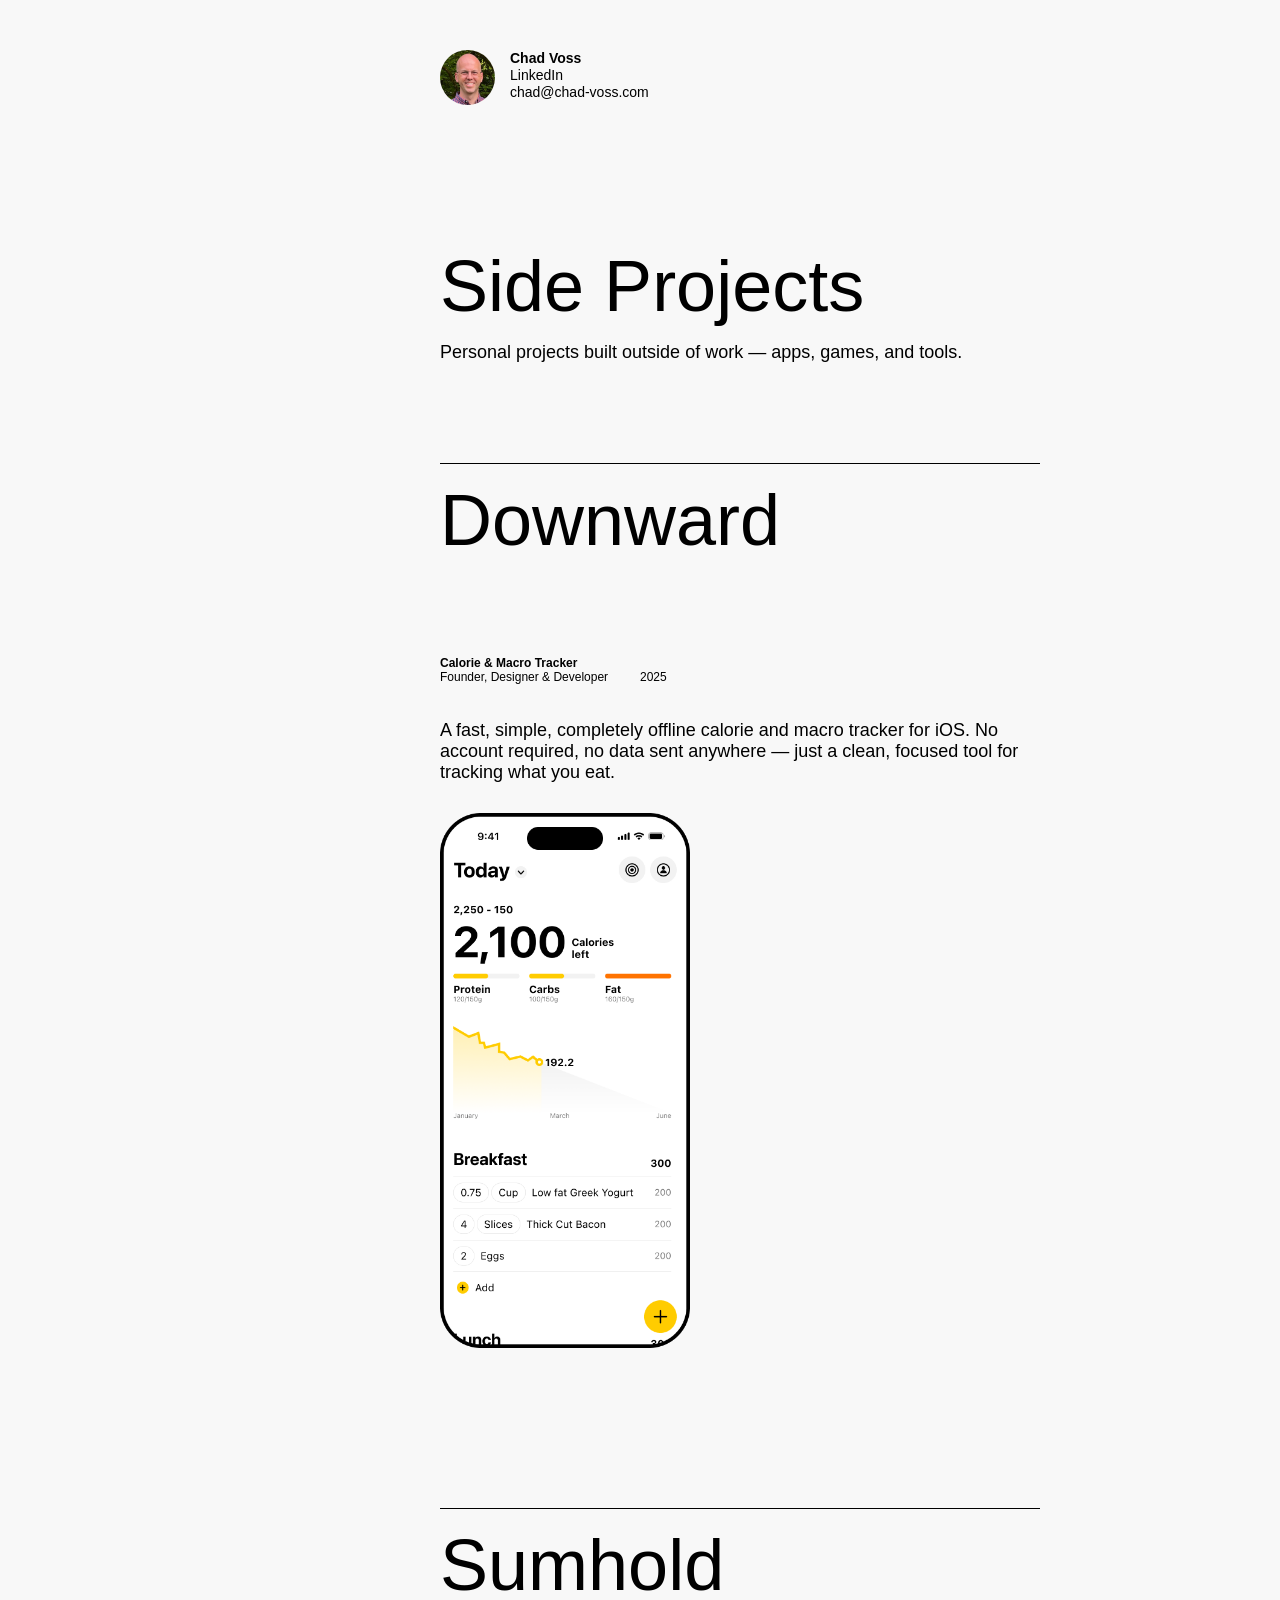
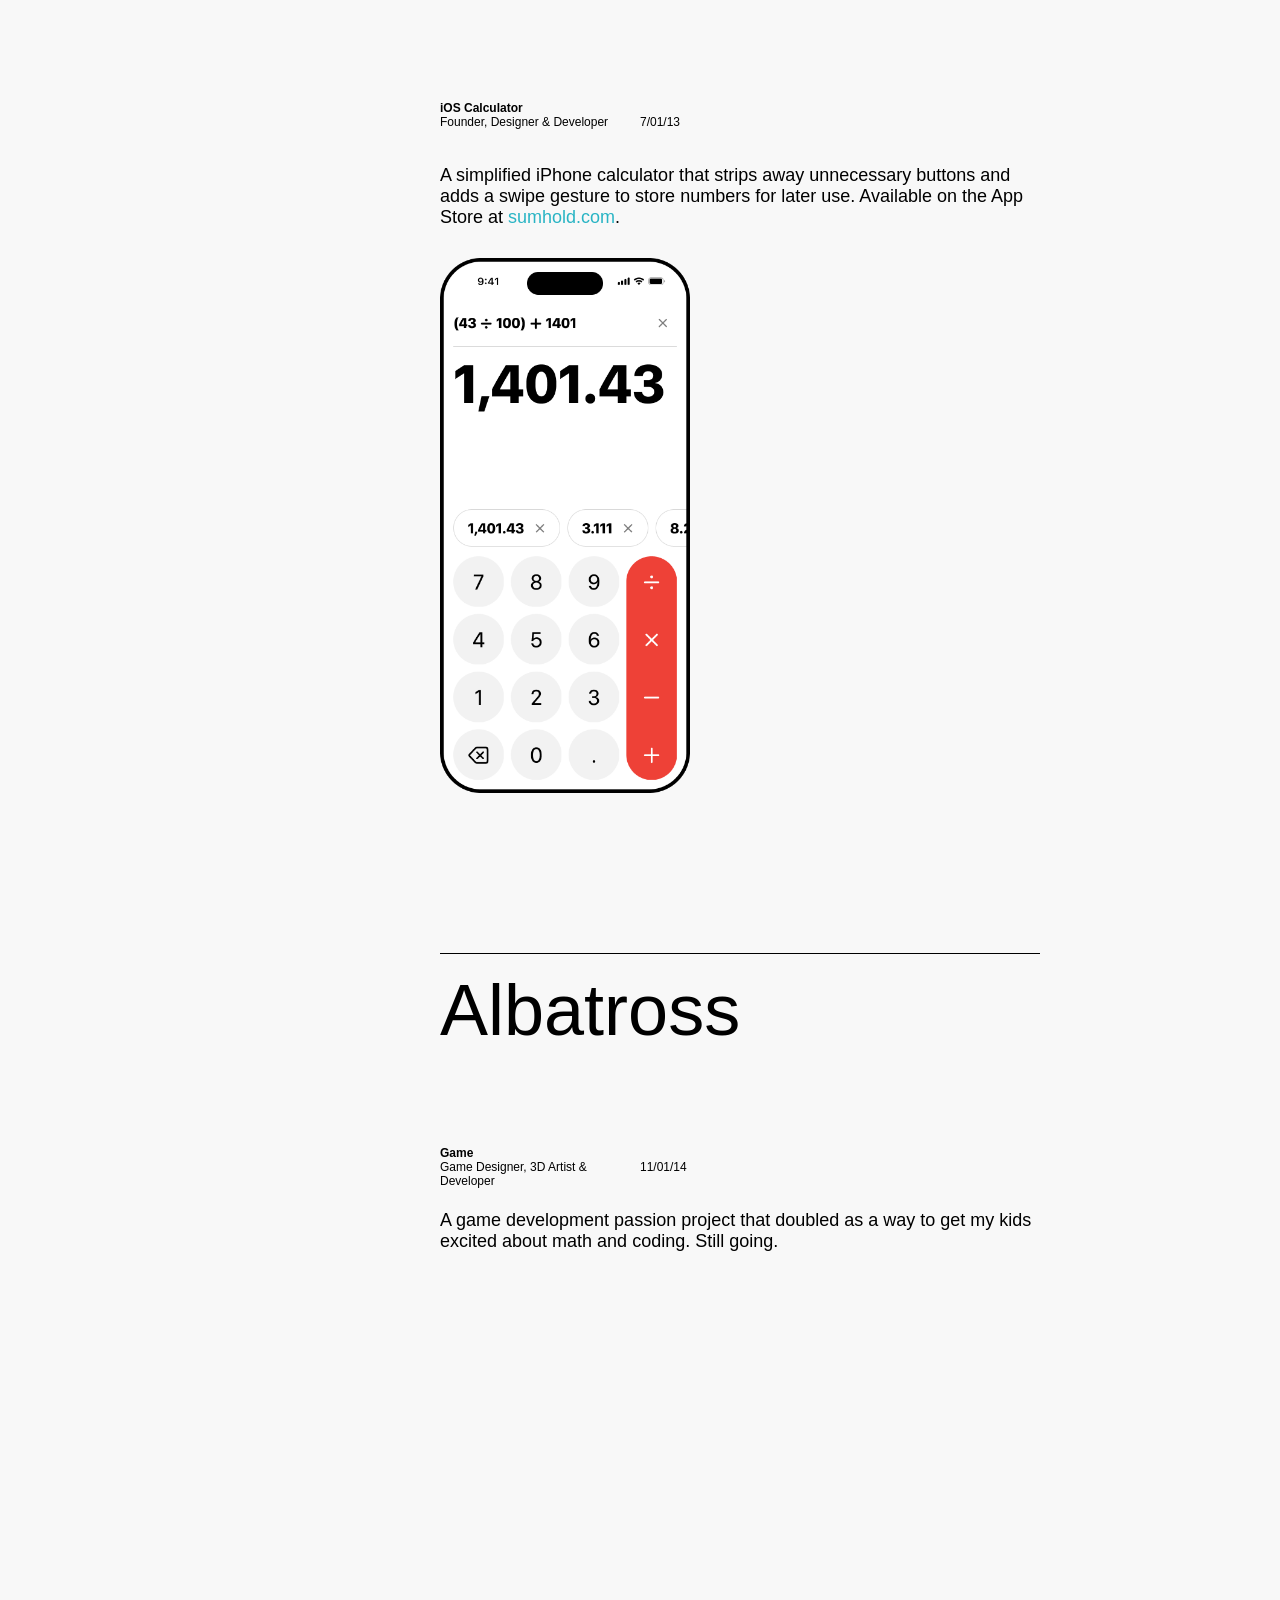
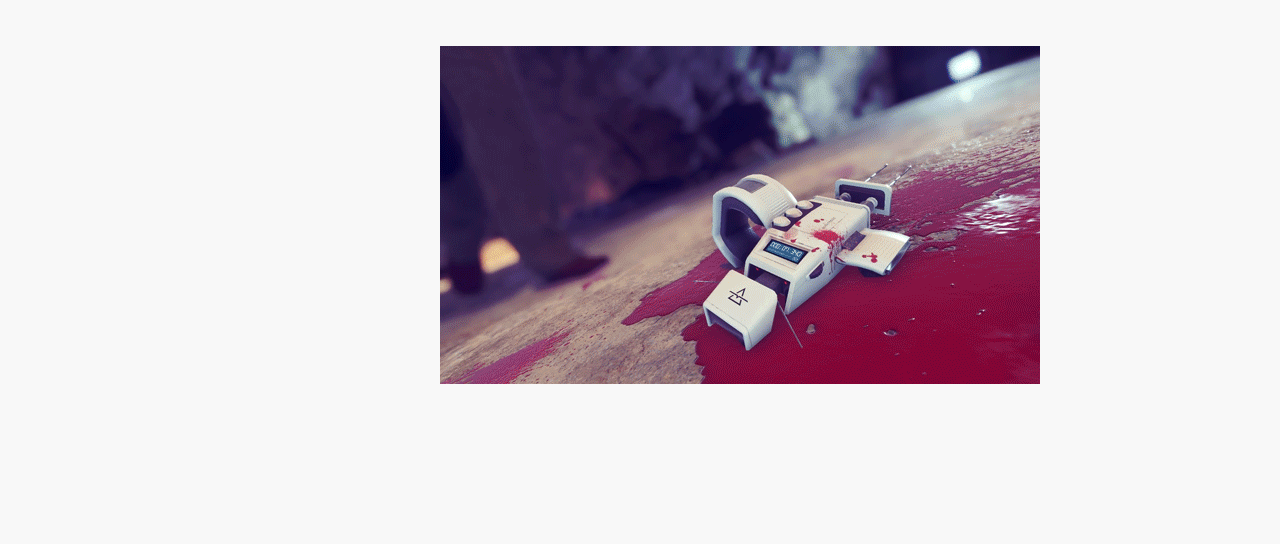
==== side-projects.html @ 17f9deda "Redesign site with career timeline, side projects page, and profile photo - Add side-projects.html w" ====
<!DOCTYPE html>
<html lang="en">

<head>
	<meta charset="utf-8">
	<meta name="viewport" content="width=device-width, initial-scale=1">
	<title>Chad Voss - Side Projects</title>
	<meta name="description" content="Personal side projects by Chad Voss — iOS apps, games, and tools built outside of work.">
	<link rel="canonical" href="https://chad-voss.com/side-projects.html">

	<!-- Open Graph -->
	<meta property="og:title" content="Chad Voss - Side Projects">
	<meta property="og:description" content="Personal side projects by Chad Voss — iOS apps, games, and tools built outside of work.">
	<meta property="og:type" content="website">
	<meta property="og:url" content="https://chad-voss.com/side-projects.html">

	<!-- Twitter -->
	<meta name="twitter:card" content="summary">
	<meta name="twitter:title" content="Chad Voss - Side Projects">
	<meta name="twitter:description" content="Personal side projects by Chad Voss — iOS apps, games, and tools built outside of work.">

	<link href="css/main.css?v=2" rel="stylesheet" type="text/css">
</head>

<body style="background-color:#f8f8f8;">

<div id="wrapper">
	<div id="content" style="top:0px;">

		<!-- Header -->
		<div id="header">
			<a href="index.html"><img id="profile-photo" src="data/images/profile.jpg" alt="Chad Voss"></a>
			<div>
				<p class="font-bb">Chad Voss</p>
				<p class="font-b"><a href="http://www.linkedin.com/in/chadvoss">LinkedIn</a></p>
				<p class="font-b"><a href="mailto:chad@chad-voss.com">chad@chad-voss.com</a></p>
			</div>
		</div>

		<!-- Intro -->
		<div id="intro">
			<p class="font-c">Side Projects</p>
			<p class="font-d">Personal projects built outside of work — apps, games, and tools.</p>
		</div>

		<!-- Projects -->
		<div id="jobs">

			<div class="job">
				<div class="job-title font-c">Downward</div>

				<div class="project">
					<div class="project-header">
						<p class="font-ab">Calorie &amp; Macro Tracker</p>
						<p class="font-a indent-1">Founder, Designer &amp; Developer</p>
						<p class="font-a indent-2">2025</p>
						<p class="project-description font-d">A fast, simple, completely offline calorie and macro tracker for iOS. No account required, no data sent anywhere — just a clean, focused tool for tracking what you eat.</p>
					</div>

					<div class="project-body">
						<div class="image-plain" style="width:250px; height:535px;">
							<img width="250" height="535" src="data/images/downward.png"/>
						</div>
					</div>
				</div>
			</div>

			<div class="job">
				<div class="job-title font-c">Sumhold</div>

				<div class="project">
					<div class="project-header">
						<p class="font-ab">iOS Calculator</p>
						<p class="font-a indent-1">Founder, Designer &amp; Developer</p>
						<p class="font-a indent-2">7/01/13</p>
						<p class="project-description font-d">A simplified iPhone calculator that strips away unnecessary buttons and adds a swipe gesture to store numbers for later use. Available on the App Store at <a href='http://www.sumhold.com' style='color:#29b4c4'>sumhold.com</a>.</p>
					</div>

					<div class="project-body">
						<div class="image-plain" style="width:250px; height:535px;">
							<img width="250" height="535" src="data/images/sumhold.png"/>
						</div>
					</div>
				</div>
			</div>

			<div class="job">
				<div class="job-title font-c">Albatross</div>

				<div class="project">
					<div class="project-header">
						<p class="font-ab">Game</p>
						<p class="font-a indent-1">Game Designer, 3D Artist &amp; Developer</p>
						<p class="font-a indent-2">11/01/14</p>
						<p class="project-description font-d">A game development passion project that doubled as a way to get my kids excited about math and coding. Still going.<br><br><iframe width="600" height="338" src="https://www.youtube.com/embed/iEq5M8RAYPA" frameborder="0" allow="accelerometer; autoplay; encrypted-media; gyroscope; picture-in-picture" allowfullscreen></iframe></p>
					</div>

					<div class="project-body">
						<div class="image" style="width:600px; height:338px;">
							<img width="600" height="338" src="data/images/Albatross.gif"/>
						</div>
					</div>
				</div>
			</div>

		<!-- end jobs -->
		</div>

	<!-- end content -->
	</div>

</div>
<script>
  (function(i,s,o,g,r,a,m){i['GoogleAnalyticsObject']=r;i[r]=i[r]||function(){
  (i[r].q=i[r].q||[]).push(arguments)},i[r].l=1*new Date();a=s.createElement(o),
  m=s.getElementsByTagName(o)[0];a.async=1;a.src=g;m.parentNode.insertBefore(a,m)
  })(window,document,'script','//www.google-analytics.com/analytics.js','ga');

  ga('create', 'UA-43450062-2', 'chad-voss.com');
  ga('send', 'pageview');

</script>
</body>

</html>
---- css/main.css ----
@charset "utf-8";
/* CSS Document */

html, body, div, span, applet, object, iframe,
h1, h2, h3, h4, h5, h6, p, blockquote, pre,
a, abbr, acronym, address, big, cite, code,
del, dfn, em, img, ins, kbd, q, s, samp,
small, strike, strong, sub, sup, tt, var,
b, u, i, center,
dl, dt, dd, ol, ul, li,
fieldset, form, label, legend,
table, caption, tbody, tfoot, thead, tr, th, td,
article, aside, canvas, details, embed, 
figure, figcaption, footer, header, hgroup, 
menu, nav, output, ruby, section, summary,
time, mark, audio, video {
	margin: 0;
	padding: 0;
	border: 0;
	font-size: 100%;
	font: inherit;
	vertical-align: baseline;
	font-family: "HelveticaNeueLT Std", Segoe UI, Helvetica, Arial, sans-serif;
}



/* links */

a{
	text-decoration: none;
	color: #000;
}
a:hover{
	text-decoration: underline;
}


/*fonts */
.font-a{
	font-size: 12px;
	line-height: 14px;
	font-weight:500;
}
.font-ab{
	font-size: 12px;
	line-height: 14px;
	font-weight:800;
}

.font-b{
	font-size: 14px;
	line-height: 17px;
	font-weight:500;
}
.font-bb{
	font-size: 14px;
	line-height: 17px;
	font-weight:800;
}
.font-c{
	font-size: 72px;
	line-height: 72px;
	font-weight:100;
}
.font-d{
	font-size:18px;
	line-height:21px;
	font-weight:100;
}

.indent-0{
	width:200px;
	float:left;
	
}
.indent-1{
	width:200px;
	margin-left:0px;
	float:left;
}
.indent-2{
	width:200px;
	margin-left:0px;
	float:left;
}

/* Major Layout */

body{
	
}

#wrapper{
	position: relative;
	margin-left: auto;
	margin-right: auto;
	width:800px;
	
}

#content{
	position:relative;	
}


#header{
	margin-left:200px;
	padding-top:50px;
	height:150px;
	display:flex;
	align-items:flex-start;
	gap:15px;
}

#profile-photo{
	width:55px;
	height:55px;
	border-radius:50%;
	object-fit:cover;
	flex-shrink:0;
}

#jobs{
	margin-left:200px;
}

#intro{
	margin-left:200px;
	padding-top:50px;
	padding-bottom:100px;
}
#intro .font-c{
	padding-bottom:20px;
}


/* Jobs + Projects */

.job{
	border-top:1px solid #000;
	padding-bottom:30px;
}

.job-title{
	padding-top:20px;
	padding-bottom:80px;
}

.project{
	padding-top:20px;
	padding-bottom:100px;
}
.project-description{
	padding-top: 50px;
	padding-bottom: 30px;
}
.project-body{}


/* Timeline */

#timeline{
	width:150px;
	top: 0;
	position: fixed;
	overflow: hidden;
}
#timeline-bg{
	position:absolute;
	width:10px;
	top:0%;
	bottom:0%;
	background: url(diagonaltile.png) repeat;
	margin-left:140px;
}
#timeline-projects{
	position: absolute;
}
#timeline-scroller{
	width:150px;
}
#timeline-scroller-ui{
	position:absolute;
	top:200px;
	border-top: 1px solid #000;
	width:150px;
}
#timeline-ticks{
	position:absolute;
	right:0px;
}

.timeline-project{
	cursor:pointer;
	position:relative;
	border-right:#000 10px solid;
	padding-top: 18px;
	width: 140px;
}

.timeline-project:hover{
	text-decoration:underline;
}

.timeline-tick{
	width: 20px;
	padding-top: 8px;
	font-size: 8px;
	font-weight:500;
	border-top: #000 1px solid;
	height: 91px;
}


/* Media */
img{
	outline:none 0px;
	
}
.image{
	background: url(diagonaltile.png) repeat;
	margin-bottom:30px;
	}
.image-plain{
	background: #f8f8f8;
	margin-bottom:30px;
	}
.image-indent{
	float:left;
	margin-left:25px;
	}

video{
	position:absolute;
}

.video{
	background: url(diagonaltile.png) repeat;
	margin-bottom:30px;
	}
.video-controls{
	height:100%; width:100%;
	}
.video-pause{
	cursor:pointer;
	width:100%;
	height:100%;
	}

.video-play{
	cursor:pointer;
	width:100%;
	height:100%;
	opacity: 0.6;
	background: rgba(100%,100%,100%,0.1) url(playBtn.png) no-repeat center;
	}
.video-play:hover{

}


/* Mobile Responsive */
@media screen and (max-width: 850px) {

	/* Layout */
	#wrapper {
		width: 100%;
		padding: 0 20px;
		box-sizing: border-box;
	}

	#header {
		margin-left: 30px;
		padding-top: 30px;
		height: auto;
		padding-bottom: 30px;
	}

	#intro {
		margin-left: 30px;
		padding-top: 30px;
		padding-bottom: 60px;
	}

	#jobs {
		margin-left: 30px;
	}

	/* Stack indented items vertically */
	.indent-0,
	.indent-1,
	.indent-2 {
		width: auto;
		float: none;
		display: block;
	}

	/* Consistent spacing in project headers */
	.project-header p {
		margin-bottom: 3px;
	}

	/* Consistent spacing in header */
	#header p {
		margin-bottom: 5px;
	}

	#profile-photo {
		width: 40px;
		height: 40px;
	}

	/* Smaller fonts on mobile */
	.font-c {
		font-size: 36px;
		line-height: 40px;
	}

	.job-title {
		padding-bottom: 40px;
	}

	/* Responsive images and videos */
	.image,
	.image-plain,
	.video {
		width: 100% !important;
		height: auto !important;
		margin-bottom: 30px;
	}

	.image img,
	.image-plain img {
		width: 100% !important;
		height: auto !important;
	}

	.video video {
		position: relative !important;
		width: 100% !important;
		height: auto !important;
	}

	/* Responsive iframes (YouTube embeds) */
	iframe {
		max-width: 100% !important;
		height: auto !important;
		aspect-ratio: 16 / 9;
	}

	/* Simplified timeline - colored bar with ticks */
	#timeline {
		width: 30px;
		left: 0;
	}

	#timeline-bg {
		margin-left: 20px;
	}

	#timeline-scroller {
		width: 30px;
	}

	#timeline-projects {
		width: 30px;
	}

	.timeline-project {
		width: 20px;
		padding-top: 0;
		cursor: default;
		pointer-events: none;
	}

	.timeline-project p {
		display: none;
	}

	.timeline-project:hover {
		text-decoration: none;
	}

	#timeline-ticks {
		right: 0;
	}

	#timeline-scroller-ui {
		width: 30px;
	}

}
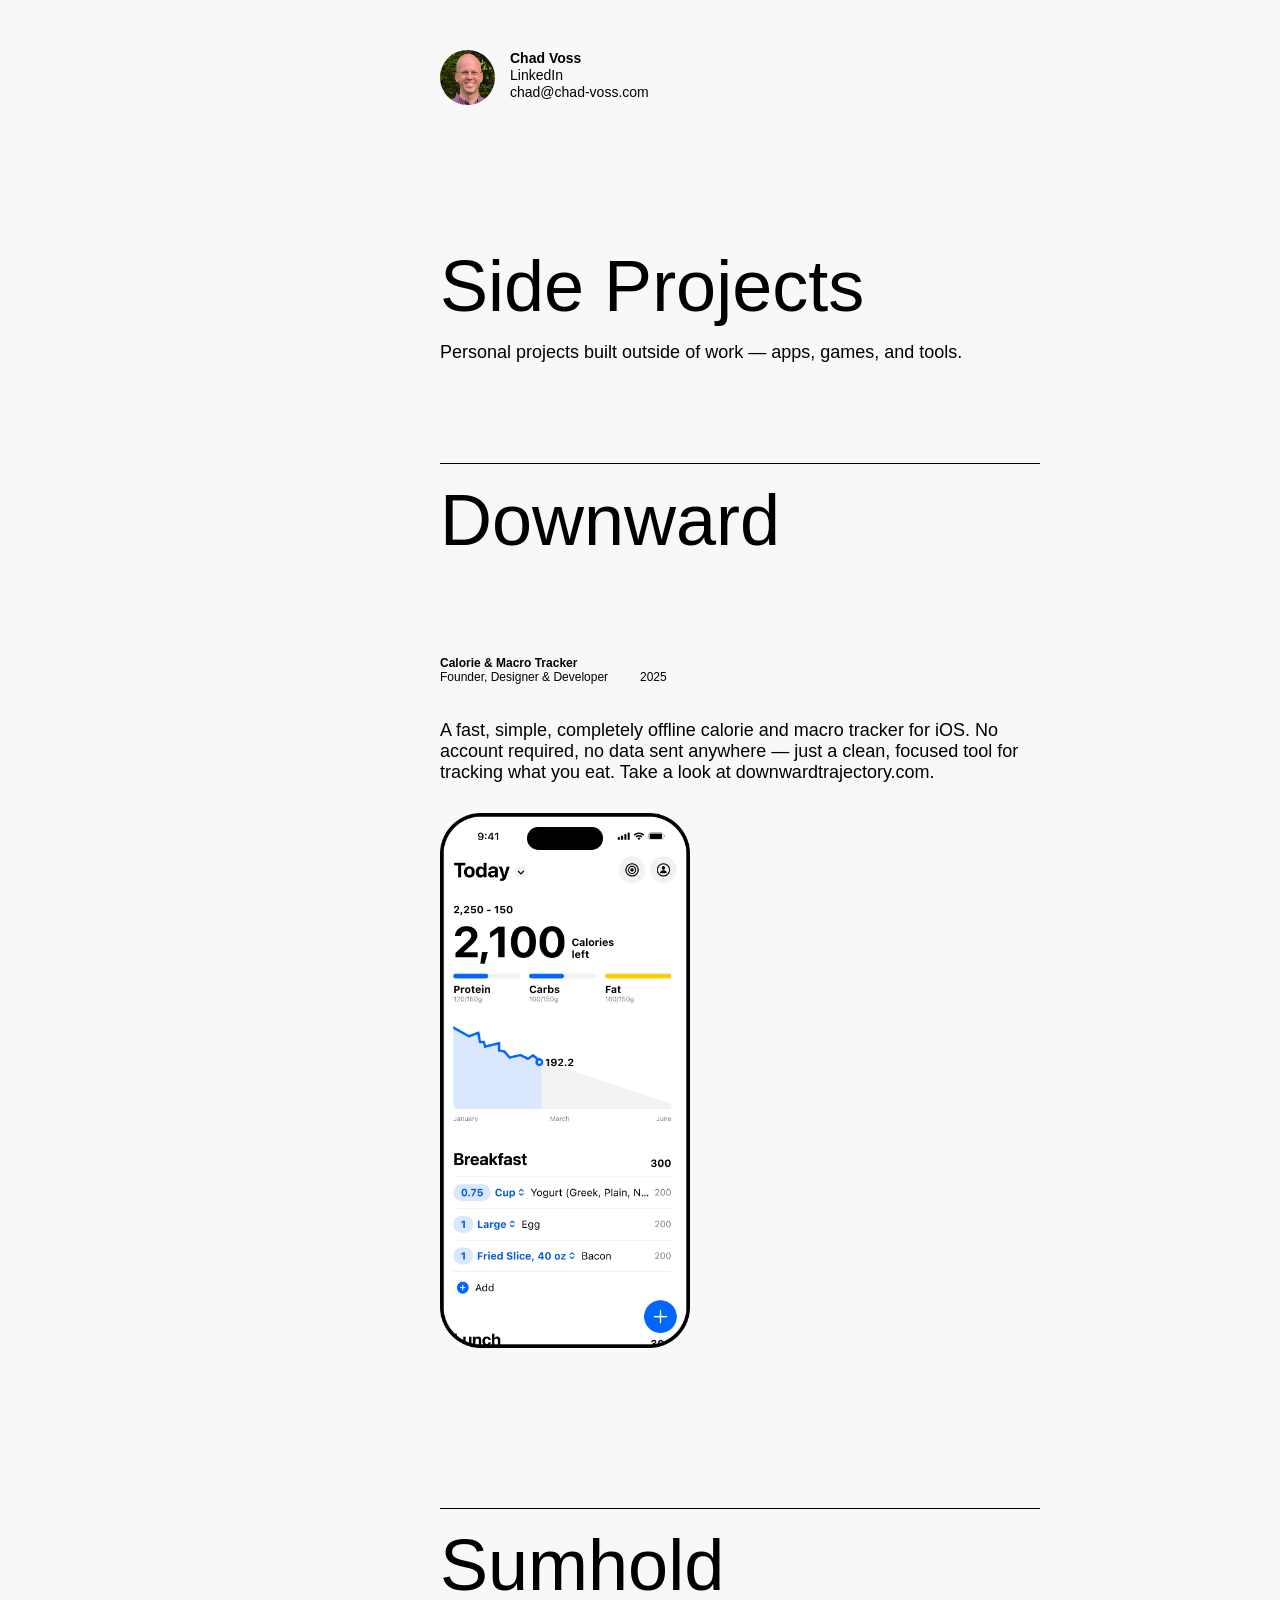
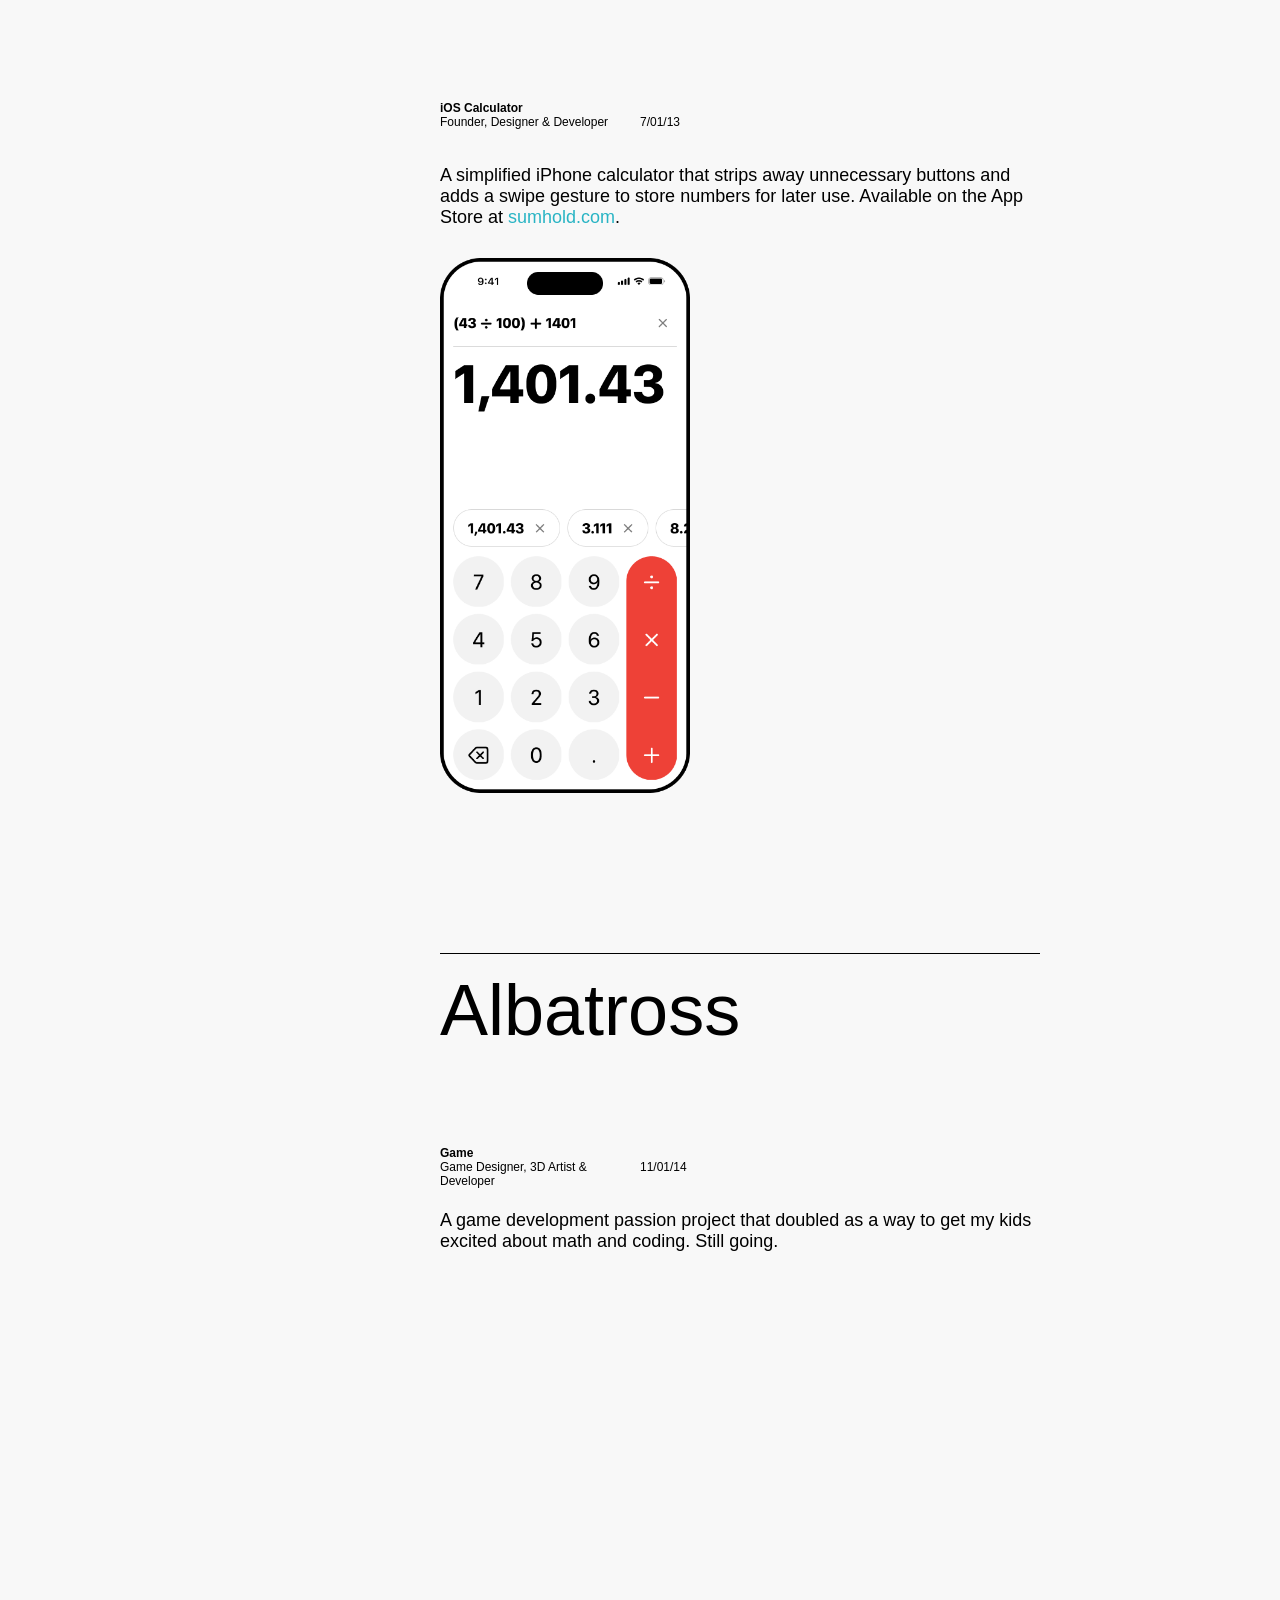
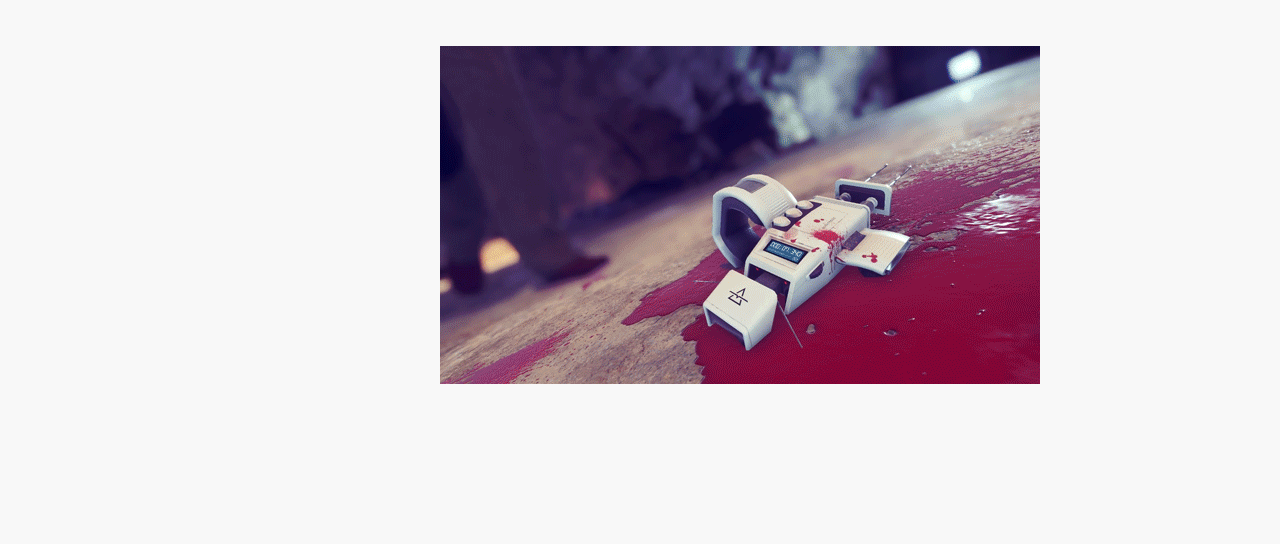
==== commit 767a3d5f: "Add downwardtrajectory.com link and update Downward screenshot Co-Authored-By: Claude Sonnet 4.6 <no" ====
--- a/side-projects.html
+++ b/side-projects.html
@@ -54,7 +54,7 @@
 						<p class="font-ab">Calorie &amp; Macro Tracker</p>
 						<p class="font-a indent-1">Founder, Designer &amp; Developer</p>
 						<p class="font-a indent-2">2025</p>
-						<p class="project-description font-d">A fast, simple, completely offline calorie and macro tracker for iOS. No account required, no data sent anywhere — just a clean, focused tool for tracking what you eat.</p>
+						<p class="project-description font-d">A fast, simple, completely offline calorie and macro tracker for iOS. No account required, no data sent anywhere — just a clean, focused tool for tracking what you eat. Take a look at <a href="https://downwardtrajectory.com" target="_blank" rel="noopener">downwardtrajectory.com</a>.</p>
 					</div>
 
 					<div class="project-body">
